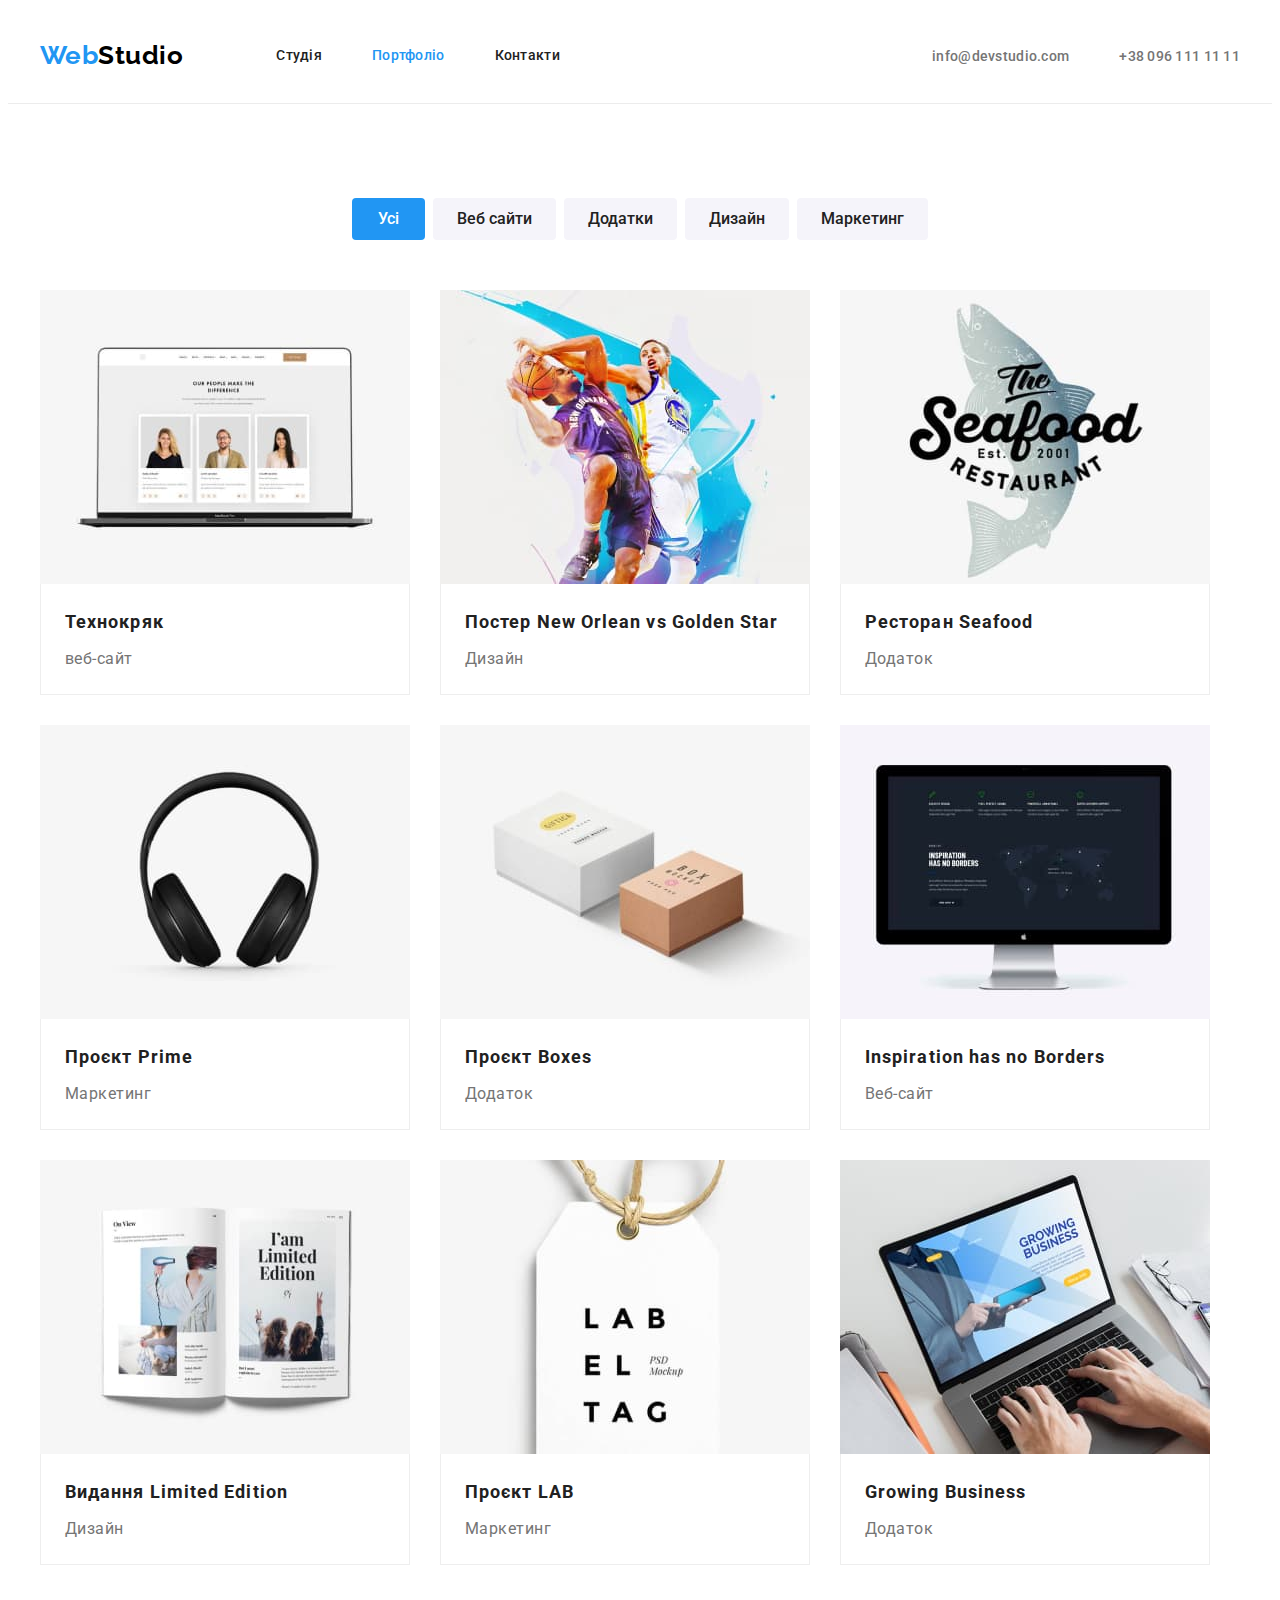
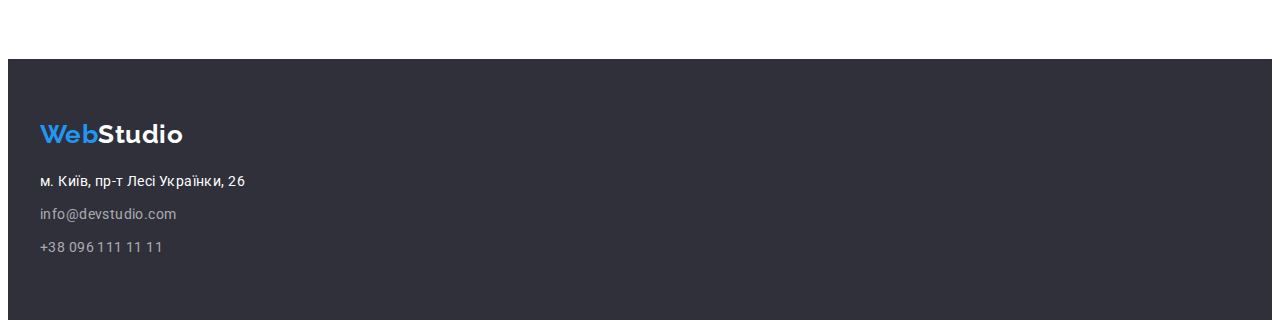
==== portfolio.html @ ba2f6fb1 "Summary" ====
<!DOCTYPE html>
<html lang="uk">
  <head>
    <meta charset="UTF-8" />
    <meta http-equiv="X-UA-Compatible" content="IE=edge" />
    <meta name="viewport" content="width=device-width, initial-scale=1.0" />
    <title>Document</title>
    <link rel="preconnect" href="https://fonts.googleapis.com" />
    <link rel="preconnect" href="https://fonts.gstatic.com" crossorigin />
    <link
      href="https://fonts.googleapis.com/css2?family=Raleway:wght@700&family=Roboto:wght@400;500;700;900&display=swap"
      rel="stylesheet"
    />
    <link
      rel="stylesheet"
      href="https://cdnjs.cloudflare.com/ajax/libs/modern-normalize/1.1.0/modern-normalize.min.css"
      integrity="sha512-wpPYUAdjBVSE4KJnH1VR1HeZfpl1ub8YT/NKx4PuQ5NmX2tKuGu6U/JRp5y+Y8XG2tV+wKQpNHVUX03MfMFn9Q=="
      crossorigin="anonymous"
      referrerpolicy="no-referrer"
    />
    <link rel="stylesheet" href="./css/styles.css" />
  </head>
  <body>
    <!--Шапка з навігацією і авторизацією-->
    <header>
      <div class="container">
        <div class="block-nav">
          <nav class="nav">
            <a href="./index.html" class="logo-nav"><span>Web</span>Studio</a>
            <ul class="site-nav list">
              <li class="item"><a href="./index.html" class="link">Студія</a></li>
              <li class="item"><a href="./portfolio.html" class="link current">Портфоліо</a></li>
              <li class="item"><a href="#" class="link">Контакти</a></li>
            </ul>
          </nav>
          <ul class="auth-nav list">
            <li class="item">
              <a href="" class="link">info@devstudio.com</a>
            </li>
            <li class="item">
              <a href="" class="link">+38 096 111 11 11</a>
            </li>
          </ul>
        </div>
      </div>
    </header>
    <main>
      <!--Секція з виконаними роботами-->
      <section class="example">
        <div class="container">
          <h1 class="example-title visually-hidden">Зразки</h1>
          <ul class="button-list list">
            <li class="item">
              <button type="button" class="button current">Усі</button>
            </li>
            <li class="item">
              <button type="button" class="button">Веб сайти</button>
            </li>
            <li class="item">
              <button type="button" class="button">Додатки</button>
            </li>
            <li class="item">
              <button type="button" class="button">Дизайн</button>
            </li>
            <li class="item">
              <button type="button" class="button">Маркетинг</button>
            </li>
          </ul>
          <ul class="example-list list">
            <li class="item">
              <a href="" class="link">
                <img src="./imeges/portf1.jpg" alt="Ноутбук" width="370" height="294" />
                <div class="block">
                  <h2 class="example-title">Технокряк</h2>
                  <p class="text">веб-сайт</p>
                </div>
              </a>
            </li>
            <li class="item">
              <a href="" class="link">
                <img src="./imeges/portf2.jpg" alt="Баскетбол" width="370" height="294" />
                <div class="block">
                  <h2 class="example-title">Постер New Orlean vs Golden Star</h2>
                  <p class="text">Дизайн</p>
                </div>
              </a>
            </li>
            <li class="item">
              <a href="" class="link">
                <img src="./imeges/portf3.jpg" alt="Емблема бару" width="370" height="294" />
                <div class="block">
                  <h2 class="example-title">Ресторан Seafood</h2>
                  <p class="text">Додаток</p>
                </div>
              </a>
            </li>
            <li class="item">
              <a href="" class="link">
                <img src="./imeges/portf4.jpg" alt="навушники" width="370" height="294" />
                <div class="block">
                  <h2 class="example-title">Проєкт Prime</h2>
                  <p class="text">Маркетинг</p>
                </div>
              </a>
            </li>
            <li class="item">
              <a href="" class="link">
                <img src="./imeges/portf5.jpg" alt="Коробки" width="370" height="294" />
                <div class="block">
                  <h2 class="example-title">Проєкт Boxes</h2>
                  <p class="text">Додаток</p>
                </div>
              </a>
            </li>
            <li class="item">
              <a href="" class="link">
                <img src="./imeges/portf6.jpg" alt="Моноблок" width="370" height="294" />
                <div class="block">
                  <h2 class="example-title">Inspiration has no Borders</h2>
                  <p class="text">Веб-сайт</p>
                </div>
              </a>
            </li>
            <li class="item">
              <a href="" class="link">
                <img src="./imeges/portf7.jpg" alt="книга" width="370" height="294" />
                <div class="block">
                  <h2 class="example-title">Видання Limited Edition</h2>
                  <p class="text">Дизайн</p>
                </div>
              </a>
            </li>
            <li class="item">
              <a href="" class="link">
                <img src="./imeges/portf8.jpg" alt="Бірка" width="370" height="294" />
                <div class="block">
                  <h2 class="example-title">Проєкт LAB</h2>
                  <p class="text">Маркетинг</p>
                </div>
              </a>
            </li>
            <li class="item">
              <a href="" class="link">
                <img src="./imeges/portf9.jpg" alt="Друк на ноутбуці" width="370" height="294" />
                <div class="block">
                  <h2 class="example-title">Growing Business</h2>
                  <p class="text">Додаток</p>
                </div>
              </a>
            </li>
          </ul>
        </div>
      </section>
    </main>
    <footer class="footer">
      <div class="container">
        <a href="./index.html" class="footer-logo"><span>Web</span>Studio</a>
        <address class="footer-adress">
          <ul class="footer-adress list">
            <li class="item">
              <a
                href="https://goo.gl/maps/CPtrU1FHBa2aNyZL9"
                target="_blank"
                rel="noopener noreferrer nofollow"
                class="link adress"
                ><p class="text">м. Київ, пр-т Лесі Українки, 26</p></a
              >
            </li>
            <li class="item">
              <a href="mailto:info@devstudio.com" class="link">info@devstudio.com</a>
            </li>
            <li class="item">
              <a href="tel:+380961111111" class="link">+38 096 111 11 11</a>
            </li>
          </ul>
        </address>
      </div>
    </footer>
  </body>
</html>
---- css/styles.css ----
/*
Колір заголовку #212121 
основний колір тексту #757575
білий колір #FFFFFF
синій колір #2196F3
колір футера адреса і телефона rgba(255, 255, 255, 0.6) 
колір фону 1 секції #2F303A 
*/
:root {
  --primary-text-color: #757575;
  --title-text-color: #212121;
  --accent-text-color: #2196f3;
  --white-text-color: #ffffff;
  --black-text-color: #000000;
  --footer-adress-color: rgba(255, 255, 255, 0.6);
  --background-color-primary: #ffffff;
  --background-color-secondary: #f5f4fa;
  --background-color-accent: #2f303a;
  --border-color-heder: #ececec;
  --border-color-portfolio: #eeeeee;
}
body {
  background-color: var(--background-color-primary);
  color: var(--title-text-color);
  font-family: Roboto, sans-serif;
  letter-spacing: 0.03em;
}

/* header */
header {
  padding: 32px 0;
  border-bottom: 1px solid var(--border-color-heder);
}
h1, h2, h3, h4, h5, h6, p, ul {
  padding: 0;
  margin: 0;
}

img {
  display: block;
  max-width: 100%;
  height: auto;
}

.list {
  list-style: none;
}

.container {
  max-width: 1200px;
  margin: 0 auto;
  padding: 0 15px;
}

/* site nav */
.nav {
  display: flex;
  align-items: center;
}

.block-nav {
  display: flex;
}

/* logo nav */
.logo-nav {
  margin-right: 93px;

  color: var(--black-text-color);
  font-family: Raleway, sans-serif;
  font-weight: 700;
  font-size: 26px;
  line-height: 1.2;
  text-decoration: none;
}
.logo-nav > span {
  color: var(--accent-text-color);
}

/* site nav */
.site-nav .link {
  display: block;

  color: var(--title-text-r);
  font-weight: 500;
  font-size: 14px;
  line-height: 1.14;
  letter-spacing: 0.02em;
  text-decoration: none;
}

.site-nav {
  display: flex;
  padding-left: 0;
}

.site-nav .item + .item {
  margin-left: 50px;
}

.site-nav .link:hover,
.site-nav .link:focus {
  color: var(--accent-text-color);
}

.site-nav .link.current {
  color: var(--accent-text-color);
}

/* auth nav */
.auth-nav {
  display: flex;
  padding-left: 0;
  margin-left: auto;
  align-items: center;
}

.auth-nav .item + .item {
  margin-left: 50px;
}

.auth-nav .link {
  color: var(--primary-text-color);
  font-weight: 500;
  font-size: 14px;
  line-height: 1.14;
  letter-spacing: 0.02em;
  text-decoration: none;
}
.auth-nav .link:hover,
.auth-nav .link:focus {
  color: var(--accent-text-color);
}

/* section decision */
.hero {
  padding: 200px 0;
  background-color: var(--background-color-accent);
}
.hero-title {
  margin-left: auto;
  margin-right: auto;
  margin-bottom: 30px;
  max-width: 696px;

  color: var(--white-text-color);
  font-weight: 900;
  font-size: 44px;
  line-height: 1.36;
  letter-spacing: 0.06em;
  text-transform: uppercase;
  text-align: center;
}
/*hero-button*/
.hero-button {
  border-radius: 4px;
  padding: 10px 32px;
  margin: 0 auto;

  color: var(--white-text-color);
  background-color: var(--accent-text-color);
  border-color: transparent;
  font-family: Roboto, sans-serif;
  font-weight: 700;
  font-size: 16px;
  line-height: 1.87;
  display: flex;
  letter-spacing: 0.06em;
  cursor: pointer;
  text-decoration: none;
  justify-content: center;
}

.hero-button:hover,
.hero-button:focus {
  color: var(--title-text-color);
  background-color: var(--background-color-secondary);
  border-color: transparent;
}
/* section title */
.advantage-title,
.work-title,
.command-title,
.example-title {
  margin-bottom: 50px;

  font-weight: 700;
  font-size: 36px;
  line-height: 1.17;
}
/* section advantage */
.advantage {
  padding: 94px 0px;

  background-color: var(--background-color-primary);
}

.advantage-list {
  display: flex;
  min-width: 270px;
  padding-left: 0;
  margin-left: auto;
  margin-right: auto;
}
.advantage .item + .item {
  margin-left: 30px;
}

.advantage .title-item {
  margin-bottom: 10px;

  text-transform: uppercase;
  font-weight: 700;
  font-size: 14px;
  line-height: 1.14;
}
.advantage .text {
  color: var(--primary-text-color);
  font-weight: 400;
  font-size: 14px;
  line-height: 1.71;
}
/* section work */
.work {
  padding-top: 0;
  padding-bottom: 94px;
}
.work-title {
  text-align: center;
}

.work-list {
  display: flex;
  padding-left: 0;
}

.work-list .item + .item {
  margin-left: 30px;
}
/* section command */
.command {
  padding-top: 94px;
  padding-bottom: 94px;
  background-color: var(--background-color-secondary);
}

.command-title {
  text-align: center;
}
.command-list {
  display: flex;
  padding-left: 0;
  text-align: center;
}
.command .item + .item {
  margin-left: 30px;
}

.command .item {
  background-color: var(--white-text-color);
}

.command-list .title-item {
  margin-bottom: 10px;
  padding-top: 30px;

  font-weight: 500;
  font-size: 16px;
  line-height: 1.19;
}

.command-list .text {
  padding-bottom: 30px;

  color: var(--primary-text-color);
  font-weight: 400;
  font-size: 16px;
  line-height: 1.19;
}
/* footer */
.footer {
  padding: 60px 0;

  background-color: var(--background-color-accent);
  color: var(--white-text-color);
}
.footer-logo {
  display: block;
  margin-bottom: 20px;

  color: var(--white-text-color);
  font-family: Raleway, sans-serif;
  text-decoration: none;
  font-weight: 700;
  font-size: 26px;
  line-height: 1.19;
}
.footer-logo > span {
  color: var(--accent-text-color);
}

.footer-adress .link {
  color: var(--footer-adress-color);
  text-decoration: none;
  font-family: Roboto, sans-serif;
  font-style: normal;
  font-weight: 400;
  font-size: 14px;
  line-height: 1.71;
  letter-spacing: 0.03em;
}

.footer-adress .item:not(:last-child) {
  margin-bottom: 9px;
}

.footer-adress .text {
  color: var(--white-text-color);
}


.footer-adress p:hover,
.footer-adress p:focus {
  color: var(--accent-text-color);
}

.footer-adress .link:hover,
.footer-adress .link:focus {
  color: var(--accent-text-color);
}

/* example section*/
.example {
  padding: 94px 0;
}

.button {
  display: inline-block;
  border-radius: 4px;
  padding: 6px 22px;
  min-width: 73px;

  color: var(--title-text-color);
  background-color: var(--background-color-secondary);
  font-family: Roboto, sans-serif;
  border-color: transparent;
  font-weight: 500;
  font-size: 16px;
  line-height: 1.62;
  cursor: pointer;
  text-decoration: none;
  text-align: center;
}

.button:hover,
.button:focus {
  color: var(--white-text-color);
  background-color: var(--accent-text-color);
  border-color: transparent;
}

.example .button.current {
  color: var(--white-text-color);
  background-color: var(--accent-text-color);
  border-color: transparent;
}
.button-list {
  display: flex;
  margin-bottom: 50px;
  padding-left: 0;
  justify-content: center;
}
.button-list .item + .item {
  margin-left: 8px;
}
.example-list {
  display: flex;
  flex-wrap: wrap;
  padding-left: 0;
}

.example-list .item {
  width: 370px;
  margin-right: 30px;
  margin-bottom: 30px;
}

.example-list .item:nth-child(3n) {
  margin-right: 0;
}

.example-list .item:nth-last-child(-n + 3) {
  margin-bottom: 0;
}
.example-list .link {
  text-decoration: none;
}
.example-list .block {
  padding: 20px 24px;
  border-bottom: 1px solid var(--border-color-portfolio);
  border-left: 1px solid var(--border-color-portfolio);
  border-right: 1px solid var(--border-color-portfolio);
}

.example-list .example-title {
  margin-bottom: 4px;

  color: var(--title-text-color);
  font-family: Roboto, sans-serif;
  font-weight: 700;
  font-size: 18px;
  line-height: 2;
  letter-spacing: 0.06em;
}

.example-list .text {
  color: var(--primary-text-color);
  font-family: Roboto, sans-serif;
  font-weight: 400;
  font-size: 16px;
  line-height: 1.88;
  letter-spacing: 0.03em;
}

/* hidden title */
.visually-hidden {
  position: absolute;
  white-space: nowrap;
  width: 1px;
  height: 1px;
  overflow: hidden;
  border: 0;
  padding: 0;
  clip: rect(0 0 0 0);
  clip-path: inset(50%);
  margin: -1px;
}
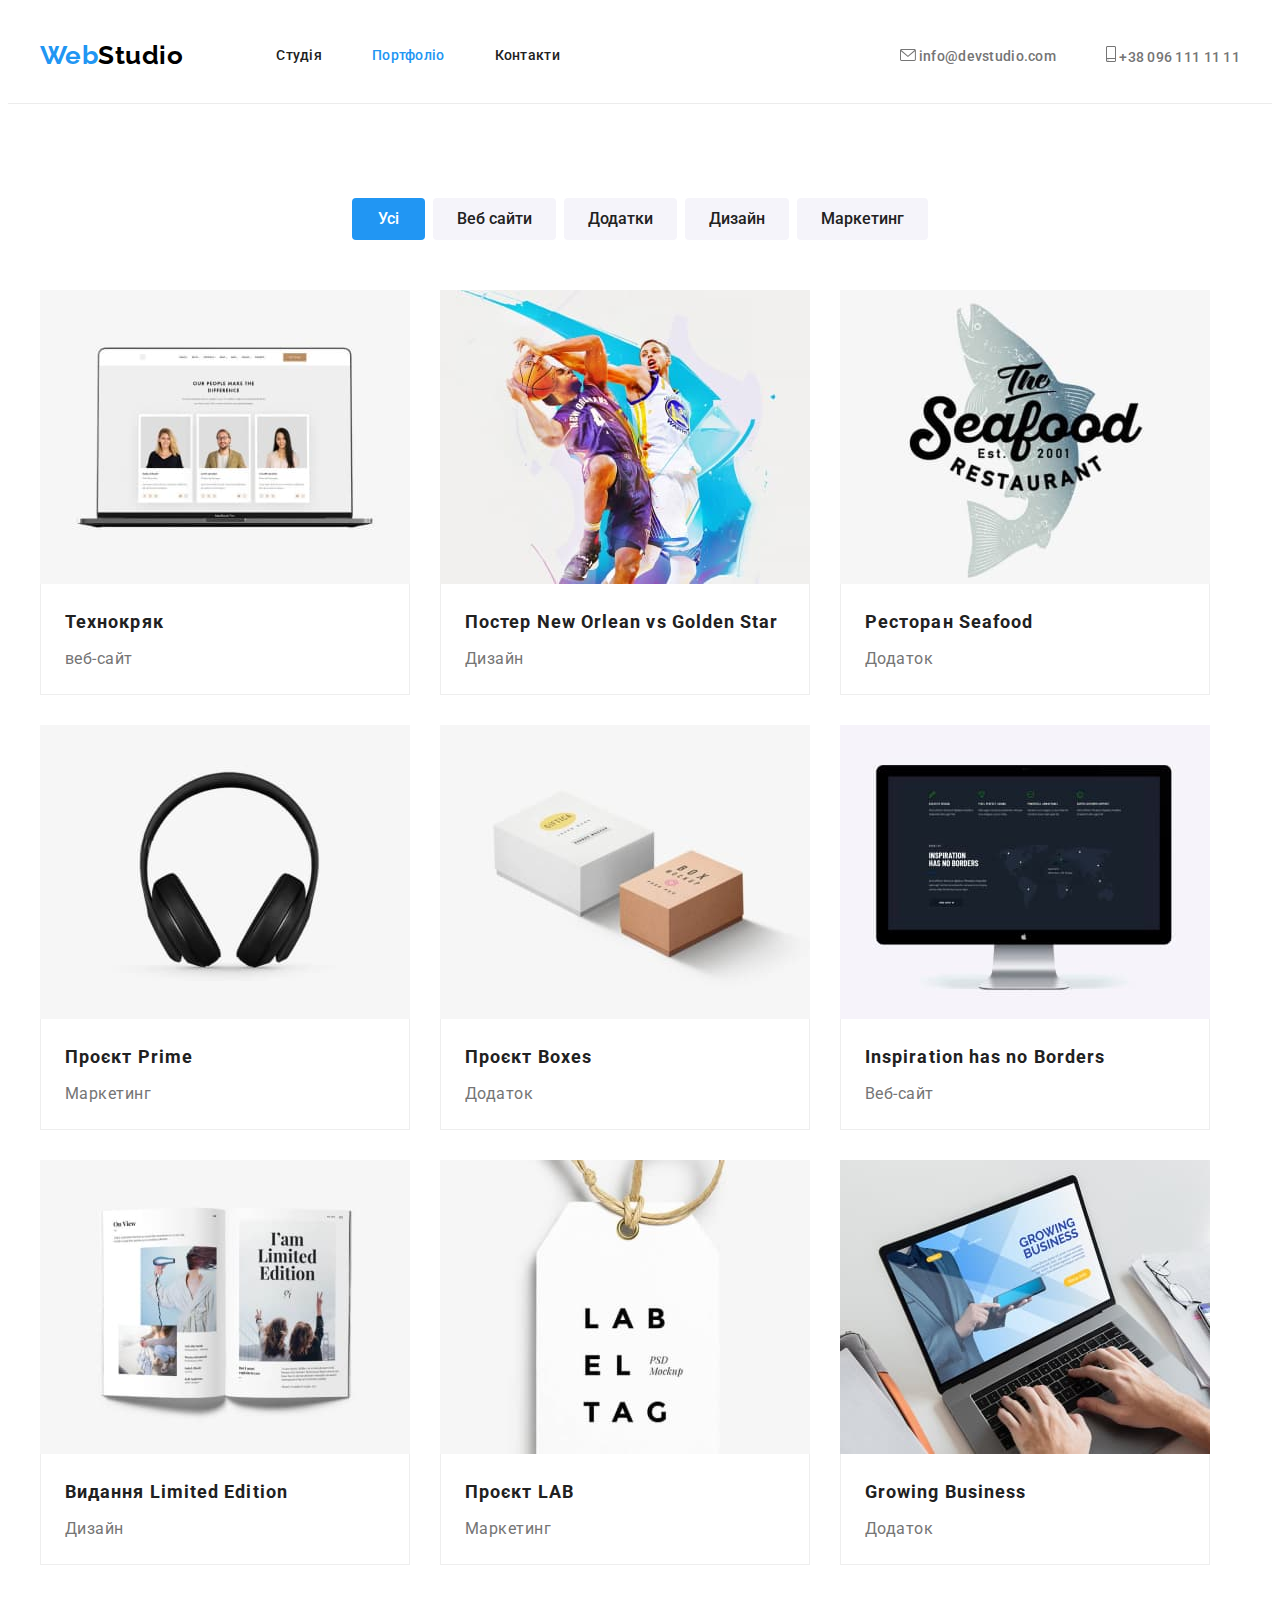
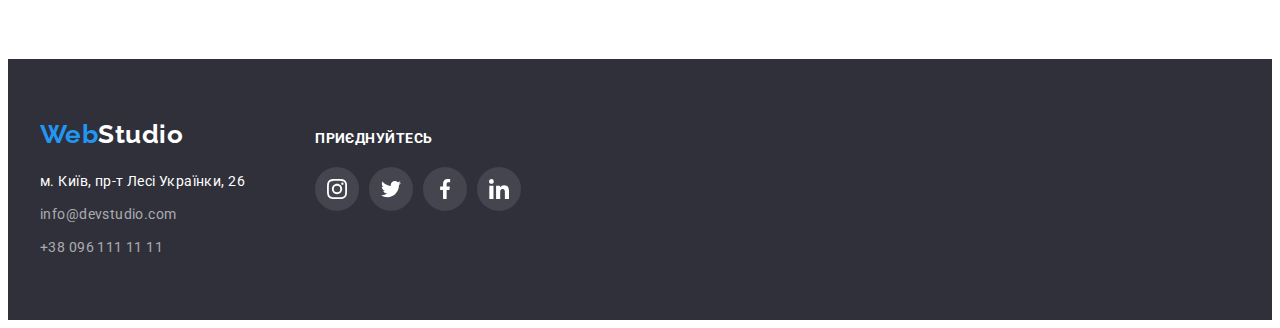
==== commit c7c787a6: "summary" ====
--- a/portfolio.html
+++ b/portfolio.html
@@ -35,10 +35,18 @@
           </nav>
           <ul class="auth-nav list">
             <li class="item">
-              <a href="" class="link">info@devstudio.com</a>
-            </li>
-            <li class="item">
-              <a href="" class="link">+38 096 111 11 11</a>
+              <a href="" class="link">
+                <svg width="16" height="12">
+                      <use href="./imeges/icons.svg#icon-envelope"></use>
+                    </svg>
+                info@devstudio.com</a>
+            </li>
+            <li class="item">
+              <a href="" class="link">
+                <svg width="10" height="16">
+                      <use href="./imeges/icons.svg#icon-smartphone"></use>
+                    </svg>
+                +38 096 111 11 11</a>
             </li>
           </ul>
         </div>
@@ -154,7 +162,9 @@
     </main>
     <footer class="footer">
       <div class="container">
-        <a href="./index.html" class="footer-logo"><span>Web</span>Studio</a>
+        <div class="footer-container">
+          <div class="footer-adress">
+          <a href="./index.html" class="footer-logo"><span>Web</span>Studio</a>
         <address class="footer-adress">
           <ul class="footer-adress list">
             <li class="item">
@@ -173,6 +183,43 @@
               <a href="tel:+380961111111" class="link">+38 096 111 11 11</a>
             </li>
           </ul>
+        </div>
+        <div class="footer-social">
+          <p class="footer-social-text">
+            Приєднуйтесь
+          </p>
+          <ul class="footer-social-list list">
+                <li>
+                  <a href="#" class="footer-social-link">
+                    <svg width="20" height="20">
+                      <use href="./imeges/icons.svg#icon-instagram"></use>
+                    </svg>
+                  </a>
+                </li>
+                <li>
+                  <a href="#" class="footer-social-link">
+                    <svg width="20" height="20">
+                      <use href="./imeges/icons.svg#icon-twitter"></use>
+                    </svg>
+                  </a>
+                </li>
+                <li>
+                  <a href="#" class="footer-social-link">
+                    <svg width="20" height="20">
+                      <use href="./imeges/icons.svg#icon-facebook"></use>
+                    </svg>
+                  </a>
+                </li>
+                <li>
+                  <a href="#" class="footer-social-link">
+                    <svg width="20" height="20">
+                      <use href="./imeges/icons.svg#icon-linkedin"></use>
+                    </svg>
+                  </a>
+                </li>
+              </ul>
+        </div>
+        </div>
         </address>
       </div>
     </footer>
--- a/css/styles.css
+++ b/css/styles.css
@@ -18,6 +18,9 @@
   --background-color-accent: #2f303a;
   --border-color-heder: #ececec;
   --border-color-portfolio: #eeeeee;
+  --hero-background-gradient: rgba(47, 48, 58, 0.4);
+  --background-color-icon: #afb1bb;
+  --background-footer-color-icon: rgba(255, 255, 255, 0.1);
 }
 body {
   background-color: var(--background-color-primary);
@@ -31,7 +34,14 @@
   padding: 32px 0;
   border-bottom: 1px solid var(--border-color-heder);
 }
-h1, h2, h3, h4, h5, h6, p, ul {
+h1,
+h2,
+h3,
+h4,
+h5,
+h6,
+p,
+ul {
   padding: 0;
   margin: 0;
 }
@@ -120,6 +130,7 @@
 }
 
 .auth-nav .link {
+  fill: var(--primary-text-color);
   color: var(--primary-text-color);
   font-weight: 500;
   font-size: 14px;
@@ -130,11 +141,21 @@
 .auth-nav .link:hover,
 .auth-nav .link:focus {
   color: var(--accent-text-color);
+  fill: var(--accent-text-color);
 }
 
 /* section decision */
 .hero {
   padding: 200px 0;
+  max-width: 1600px;
+  height: 600px;
+  margin-left: auto;
+  margin-right: auto;
+  background-image: linear-gradient(
+      var(--hero-background-gradient),
+      var(--hero-background-gradient)
+    ),
+    url(../imeges/hero.jpg);
   background-color: var(--background-color-accent);
 }
 .hero-title {
@@ -181,9 +202,11 @@
 .advantage-title,
 .work-title,
 .command-title,
-.example-title {
+.example-title,
+.clients-title {
   margin-bottom: 50px;
 
+  text-align: center;
   font-weight: 700;
   font-size: 36px;
   line-height: 1.17;
@@ -202,8 +225,21 @@
   margin-left: auto;
   margin-right: auto;
 }
+
 .advantage .item + .item {
   margin-left: 30px;
+}
+
+.advantage-item-img {
+  display: flex;
+  width: 270px;
+  height: 120px;
+  margin-bottom: 30px;
+  align-items: center;
+  justify-content: center;
+
+  background-color: var(--background-color-secondary);
+  border-radius: 4px;
 }
 
 .advantage .title-item {
@@ -225,9 +261,6 @@
   padding-top: 0;
   padding-bottom: 94px;
 }
-.work-title {
-  text-align: center;
-}
 
 .work-list {
   display: flex;
@@ -244,9 +277,6 @@
   background-color: var(--background-color-secondary);
 }
 
-.command-title {
-  text-align: center;
-}
 .command-list {
   display: flex;
   padding-left: 0;
@@ -258,6 +288,8 @@
 
 .command .item {
   background-color: var(--white-text-color);
+  box-shadow: 0px 1px 3px rgba(0, 0, 0, 0.12), 0px 1px 1px rgba(0, 0, 0, 0.14), 0px 2px 1px rgba(0, 0, 0, 0.2);
+  border-radius: 0px 0px 4px 4px;
 }
 
 .command-list .title-item {
@@ -277,6 +309,62 @@
   font-size: 16px;
   line-height: 1.19;
 }
+.command-social-list {
+  display: flex;
+  align-items: center;
+  justify-content: center;
+  gap: 10px;
+}
+
+.command-social-link {
+  display: flex;
+  width: 44px;
+  height: 44px;
+  justify-content: center;
+  align-items: center;
+  margin-bottom: 30px;
+  border-radius: 50%;
+  fill: var(--background-color-icon);
+  background-color: var(--white-text-color);
+}
+
+.command-social-link:hover {
+  fill: var(--white-text-color);
+  background-color: var(--accent-text-color);
+
+}
+/*section client */
+.clients {
+  padding-top: 94px;
+  padding-bottom: 94px;
+}
+
+.clients-list {
+  display: flex;
+  justify-content: center;
+  align-items: center;
+  margin-right: auto;
+  margin-left: auto;
+  gap: 30px;
+}
+.clients-link {
+  display: flex;
+  width: 170px;
+  height: 72px;
+  justify-content: center;
+  align-items: center;
+  margin-right: auto;
+  margin-left: auto;
+  border: 1px solid var(--background-color-icon);
+  fill: var(--background-color-icon);
+  cursor: pointer;
+}
+
+.clients-link:hover,
+.clients-link:focus {
+  fill: var(--accent-text-color);
+  border: 1px solid var(--accent-text-color);
+}
 /* footer */
 .footer {
   padding: 60px 0;
@@ -284,6 +372,11 @@
   background-color: var(--background-color-accent);
   color: var(--white-text-color);
 }
+.footer-container {
+  display: flex;
+  align-items: baseline;
+}
+
 .footer-logo {
   display: block;
   margin-bottom: 20px;
@@ -295,6 +388,7 @@
   font-size: 26px;
   line-height: 1.19;
 }
+
 .footer-logo > span {
   color: var(--accent-text-color);
 }
@@ -309,7 +403,9 @@
   line-height: 1.71;
   letter-spacing: 0.03em;
 }
-
+.footer-adress .item {
+  margin-right: 70px;
+}
 .footer-adress .item:not(:last-child) {
   margin-bottom: 9px;
 }
@@ -318,7 +414,6 @@
   color: var(--white-text-color);
 }
 
-
 .footer-adress p:hover,
 .footer-adress p:focus {
   color: var(--accent-text-color);
@@ -327,6 +422,33 @@
 .footer-adress .link:hover,
 .footer-adress .link:focus {
   color: var(--accent-text-color);
+}
+.footer-social-text {
+  margin-bottom: 20px;
+
+  text-transform: uppercase;
+  font-weight: 700;
+  font-size: 14px;
+  line-height: 1.14;
+}
+.footer-social-list {
+  display: flex;
+  gap: 10px;
+}
+.footer-social-link {
+  display: flex;
+  width: 44px;
+  height: 44px;
+  justify-content: center;
+  align-items: center;
+  margin-bottom: 30px;
+  border-radius: 50%;
+  fill: var(--white-text-color);
+  background-color: var(--background-footer-color-icon);
+}
+
+.footer-social-link:hover {
+  background-color: var(--accent-text-color);
 }
 
 /* example section*/
@@ -373,6 +495,10 @@
 .button-list .item + .item {
   margin-left: 8px;
 }
+.example-title {
+  text-align: left;
+}
+
 .example-list {
   display: flex;
   flex-wrap: wrap;
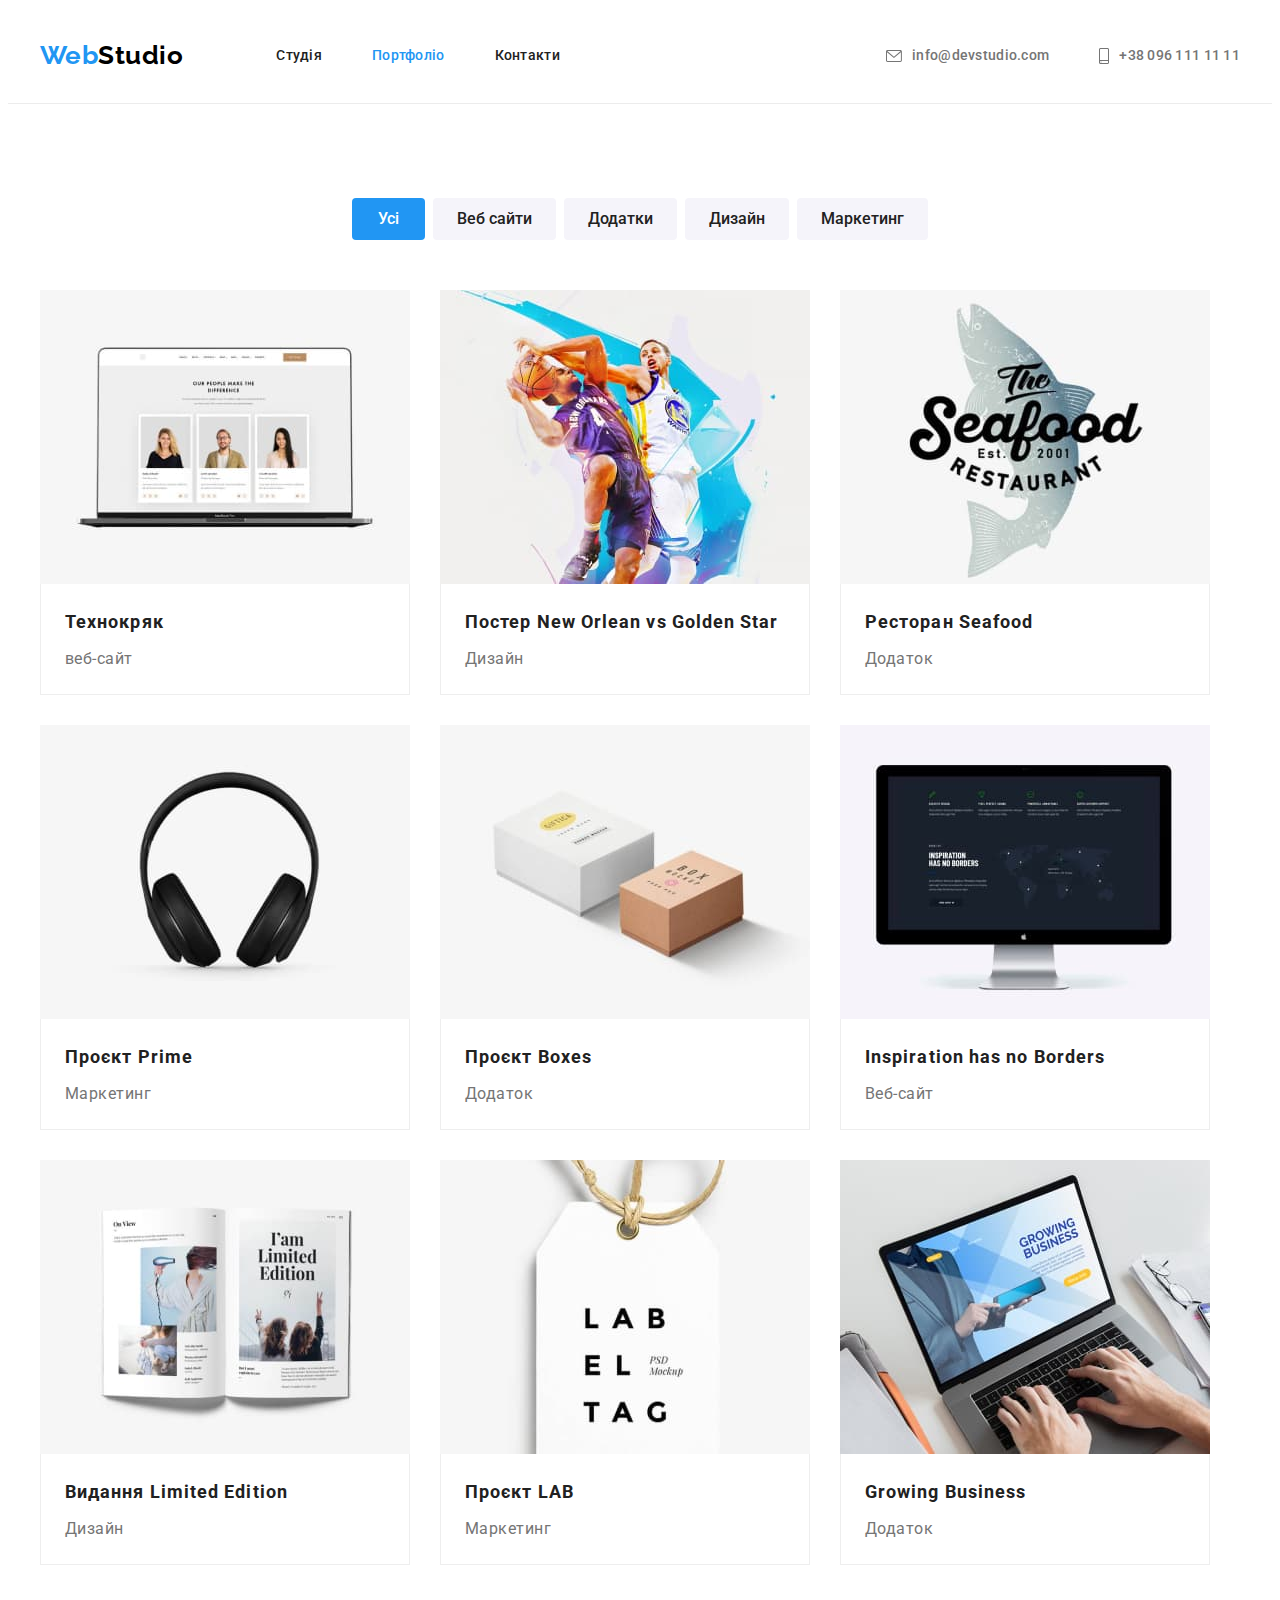
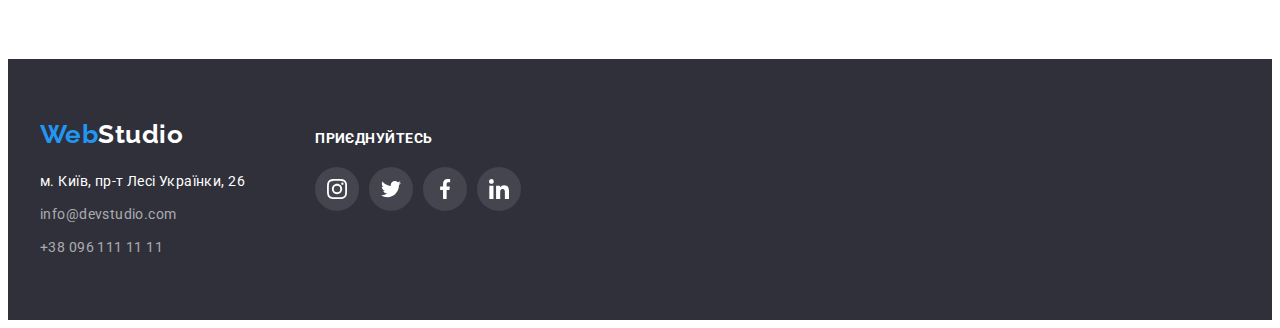
==== commit 157f411d: "Fixed mistake" ====
--- a/portfolio.html
+++ b/portfolio.html
@@ -36,14 +36,14 @@
           <ul class="auth-nav list">
             <li class="item">
               <a href="" class="link">
-                <svg width="16" height="12">
+                <svg width="16" height="12" class="svg">
                       <use href="./imeges/icons.svg#icon-envelope"></use>
                     </svg>
                 info@devstudio.com</a>
             </li>
             <li class="item">
               <a href="" class="link">
-                <svg width="10" height="16">
+                <svg width="10" height="16" class="svg">
                       <use href="./imeges/icons.svg#icon-smartphone"></use>
                     </svg>
                 +38 096 111 11 11</a>
--- a/css/styles.css
+++ b/css/styles.css
@@ -130,19 +130,28 @@
 }
 
 .auth-nav .link {
+  display: flex;
+  align-items: center;
   fill: var(--primary-text-color);
   color: var(--primary-text-color);
+
   font-weight: 500;
   font-size: 14px;
   line-height: 1.14;
   letter-spacing: 0.02em;
   text-decoration: none;
 }
+
+.auth-nav .svg {
+  margin-right: 10px;
+}
+
 .auth-nav .link:hover,
 .auth-nav .link:focus {
   color: var(--accent-text-color);
   fill: var(--accent-text-color);
 }
+
 
 /* section decision */
 .hero {
@@ -302,7 +311,7 @@
 }
 
 .command-list .text {
-  padding-bottom: 30px;
+  padding-bottom: 16px;
 
   color: var(--primary-text-color);
   font-weight: 400;
@@ -314,6 +323,7 @@
   align-items: center;
   justify-content: center;
   gap: 10px;
+  padding-bottom: 30px;
 }
 
 .command-social-link {
@@ -322,13 +332,13 @@
   height: 44px;
   justify-content: center;
   align-items: center;
-  margin-bottom: 30px;
   border-radius: 50%;
   fill: var(--background-color-icon);
   background-color: var(--white-text-color);
 }
 
-.command-social-link:hover {
+.command-social-link:hover,
+.command-social-link:focus {
   fill: var(--white-text-color);
   background-color: var(--accent-text-color);
 
@@ -350,12 +360,13 @@
 .clients-link {
   display: flex;
   width: 170px;
-  height: 72px;
+  height: 92px;
   justify-content: center;
   align-items: center;
   margin-right: auto;
   margin-left: auto;
   border: 1px solid var(--background-color-icon);
+  border-radius: 4px;
   fill: var(--background-color-icon);
   cursor: pointer;
 }
@@ -363,7 +374,7 @@
 .clients-link:hover,
 .clients-link:focus {
   fill: var(--accent-text-color);
-  border: 1px solid var(--accent-text-color);
+  border-color: var(--accent-text-color);
 }
 /* footer */
 .footer {
@@ -441,13 +452,13 @@
   height: 44px;
   justify-content: center;
   align-items: center;
-  margin-bottom: 30px;
   border-radius: 50%;
   fill: var(--white-text-color);
   background-color: var(--background-footer-color-icon);
 }
 
-.footer-social-link:hover {
+.footer-social-link:hover,
+.footer-social-link:focus {
   background-color: var(--accent-text-color);
 }
 
@@ -479,6 +490,7 @@
   color: var(--white-text-color);
   background-color: var(--accent-text-color);
   border-color: transparent;
+  box-shadow: 0px 3px 1px rgba(0, 0, 0, 0.1), 0px 1px 2px rgba(0, 0, 0, 0.08), 0px 2px 2px rgba(0, 0, 0, 0.12);
 }
 
 .example .button.current {
@@ -494,9 +506,6 @@
 }
 .button-list .item + .item {
   margin-left: 8px;
-}
-.example-title {
-  text-align: left;
 }
 
 .example-list {
@@ -518,8 +527,15 @@
 .example-list .item:nth-last-child(-n + 3) {
   margin-bottom: 0;
 }
+
 .example-list .link {
-  text-decoration: none;
+  display: block;
+  text-decoration: none;
+}
+
+.example-list  .link:hover,
+.example-list  .link:focus {
+  box-shadow: 0px 1px 1px rgba(0, 0, 0, 0.12), 0px 4px 4px rgba(0, 0, 0, 0.06), 1px 4px 6px rgba(0, 0, 0, 0.16);
 }
 .example-list .block {
   padding: 20px 24px;
@@ -532,6 +548,7 @@
   margin-bottom: 4px;
 
   color: var(--title-text-color);
+  text-align: left;
   font-family: Roboto, sans-serif;
   font-weight: 700;
   font-size: 18px;
